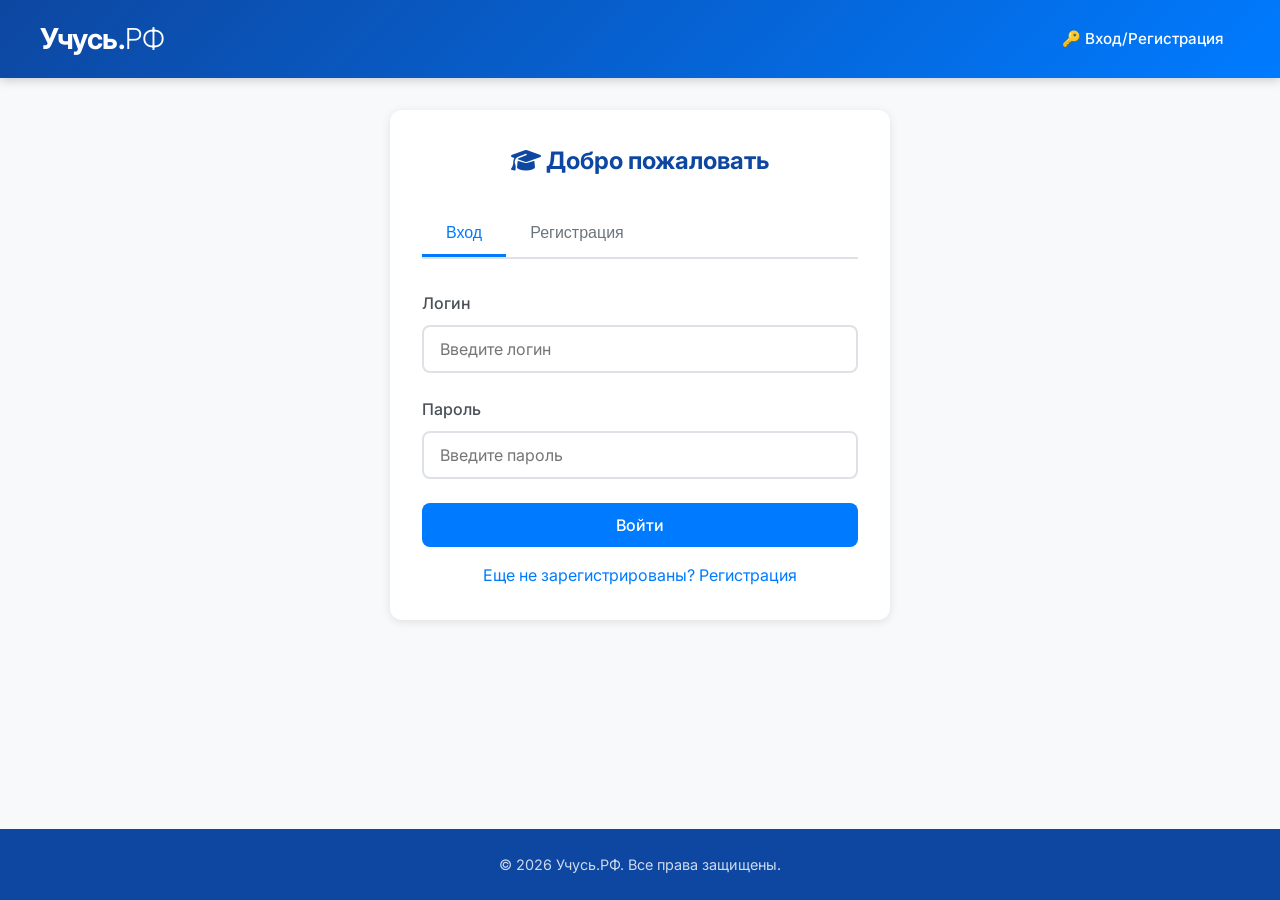
==== project/admin-panel.html @ 04e6f8ad "Add files via upload" ====
<!DOCTYPE html>
<html lang="ru">
<head>
    <meta charset="UTF-8">
    <meta name="viewport" content="width=device-width, initial-scale=1.0, maximum-scale=1.0, user-scalable=no">
    <title>Панель администратора | Учусь.РФ</title>
    <link rel="preconnect" href="https://fonts.googleapis.com">
    <link rel="preconnect" href="https://fonts.gstatic.com" crossorigin>
    <link href="https://fonts.googleapis.com/css2?family=Inter:wght@300;400;500;600;700&display=swap" rel="stylesheet">
    <link rel="stylesheet" href="https://cdnjs.cloudflare.com/ajax/libs/font-awesome/6.5.0/css/all.min.css">
    <link rel="stylesheet" href="css/style.css">
</head>
<body>
    <header>
        <div class="header-container">
            <a href="index.html" class="logo">Учусь.<span>РФ</span></a>
            <button class="hamburger" aria-label="Меню">
                <span></span>
                <span></span>
                <span></span>
            </button>
            <nav></nav>
        </div>
    </header>

    <main>
        <h1 style="color: var(--primary-dark); margin-bottom: 2rem;">
            <i class="fas fa-shield-alt"></i> Панель администратора
        </h1>

        <!-- Форма входа в админку -->
        <div id="admin-login-form" style="display: none;">
            <div class="card" style="max-width: 400px; margin: 0 auto;">
                <h3 style="text-align: center; color: var(--primary-dark);">Вход в админ-панель</h3>
                <form id="admin-login-form-inner">
                    <div class="form-group">
                        <label for="admin-login">Логин</label>
                        <input type="text" id="admin-login" placeholder="Admin26" value="Admin26">
                    </div>
                    <div class="form-group">
                        <label for="admin-password">Пароль</label>
                        <input type="password" id="admin-password" placeholder="Demo20" value="Demo20">
                    </div>
                    <button type="submit" class="btn btn-primary btn-block">Войти как администратор</button>
                </form>
            </div>
        </div>

        <!-- Контент админ-панели -->
        <div id="admin-content" style="display: none;">
            <!-- Статистика -->
            <div class="stats-grid">
                <div class="stat-card">
                    <div class="stat-number" id="stat-new">0</div>
                    <div class="stat-label">📌 Новых заявок</div>
                </div>
                <div class="stat-card">
                    <div class="stat-number" id="stat-progress">0</div>
                    <div class="stat-label">⏳ В процессе</div>
                </div>
                <div class="stat-card">
                    <div class="stat-number" id="stat-completed">0</div>
                    <div class="stat-label">✅ Завершено</div>
                </div>
            </div>

            <!-- Фильтры -->
            <div class="card">
                <div class="filters">
                    <select id="filter-status">
                        <option value="Все">Все статусы</option>
                        <option value="Новая">Новая</option>
                        <option value="Идет обучение">Идет обучение</option>
                        <option value="Обучение завершено">Обучение завершено</option>
                    </select>
                    <input type="text" id="filter-search" placeholder="🔍 Поиск по курсу...">
                </div>

                <!-- Таблица -->
                <div class="table-responsive">
                    <table id="requests-table">
                        <thead>
                            <tr>
                                <th>ID</th>
                                <th>Пользователь</th>
                                <th>Курс</th>
                                <th>Дата старта</th>
                                <th>Статус</th>
                                <th>Действия</th>
                            </tr>
                        </thead>
                        <tbody></tbody>
                    </table>
                </div>

                <!-- Пагинация -->
                <div class="pagination"></div>
            </div>
        </div>
    </main>

    <footer>
        <p>© 2026 Учусь.РФ. Все права защищены.</p>
    </footer>

    <script src="js/main.js"></script>
</body>
</html>
---- project/css/style.css ----
/* ============================================
   ОБЩИЕ СТИЛИ
   ============================================ */

   * {
    margin: 0;
    padding: 0;
    box-sizing: border-box;
}

body {
    font-family: 'Inter', -apple-system, BlinkMacSystemFont, sans-serif;
    background: #f8f9fa;
    color: #212529;
    line-height: 1.6;
    min-height: 100vh;
    display: flex;
    flex-direction: column;
}

/* ============================================
   ЦВЕТА И ПЕРЕМЕННЫЕ
   ============================================ */

:root {
    --primary: #007bff;
    --primary-dark: #0d47a1;
    --gray: #ced4da;
    --gray-light: #dee2e6;
    --white: #ffffff;
    --success: #28a745;
    --danger: #dc3545;
    --warning: #ffc107;
    --info: #17a2b8;
    --shadow: 0 2px 10px rgba(0, 0, 0, 0.1);
    --radius: 12px;
    --transition: all 0.3s ease;
}

/* ============================================
   HEADER
   ============================================ */

header {
    background: linear-gradient(135deg, var(--primary-dark), var(--primary));
    color: var(--white);
    padding: 1rem 2rem;
    box-shadow: 0 2px 10px rgba(0, 0, 0, 0.2);
    position: sticky;
    top: 0;
    z-index: 1000;
}

.header-container {
    max-width: 1200px;
    margin: 0 auto;
    display: flex;
    justify-content: space-between;
    align-items: center;
    flex-wrap: wrap;
}

.logo {
    font-size: 1.8rem;
    font-weight: 700;
    text-decoration: none;
    color: var(--white);
    letter-spacing: -0.5px;
}

.logo:hover {
    opacity: 0.9;
}

.logo span {
    font-weight: 300;
}

nav {
    display: flex;
    align-items: center;
    gap: 1.5rem;
}

nav a {
    color: var(--white);
    text-decoration: none;
    font-size: 0.95rem;
    font-weight: 500;
    padding: 0.5rem 1rem;
    border-radius: 8px;
    transition: var(--transition);
}

nav a:hover {
    background: rgba(255, 255, 255, 0.2);
    transform: translateY(-2px);
}

nav a.active {
    background: rgba(255, 255, 255, 0.25);
}

/* ============================================
   ГАМБУРГЕР-МЕНЮ
   ============================================ */

.hamburger {
    display: none;
    flex-direction: column;
    cursor: pointer;
    padding: 0.5rem;
    background: none;
    border: none;
}

.hamburger span {
    width: 28px;
    height: 3px;
    background: var(--white);
    margin: 3px 0;
    border-radius: 2px;
    transition: var(--transition);
}

.hamburger.active span:nth-child(1) {
    transform: rotate(45deg) translate(5px, 5px);
}

.hamburger.active span:nth-child(2) {
    opacity: 0;
}

.hamburger.active span:nth-child(3) {
    transform: rotate(-45deg) translate(5px, -5px);
}

/* ============================================
   MAIN CONTENT
   ============================================ */

main {
    flex: 1;
    max-width: 1200px;
    margin: 0 auto;
    padding: 2rem;
    width: 100%;
}

/* ============================================
   FOOTER
   ============================================ */

footer {
    background: var(--primary-dark);
    color: var(--white);
    text-align: center;
    padding: 1.5rem;
    margin-top: 2rem;
}

footer p {
    opacity: 0.8;
    font-size: 0.9rem;
}

/* ============================================
   КАРТОЧКИ И КОНТЕЙНЕРЫ
   ============================================ */

.card {
    background: var(--white);
    border-radius: var(--radius);
    box-shadow: var(--shadow);
    padding: 2rem;
    margin-bottom: 2rem;
    transition: var(--transition);
}

.card:hover {
    box-shadow: 0 4px 20px rgba(0, 0, 0, 0.15);
}

.card-title {
    font-size: 1.5rem;
    font-weight: 600;
    margin-bottom: 1.5rem;
    color: var(--primary-dark);
}

/* ============================================
   ФОРМЫ
   ============================================ */

.form-group {
    margin-bottom: 1.5rem;
}

.form-group label {
    display: block;
    font-weight: 500;
    margin-bottom: 0.5rem;
    color: #495057;
}

.form-group input,
.form-group select,
.form-group textarea {
    width: 100%;
    padding: 0.75rem 1rem;
    border: 2px solid var(--gray-light);
    border-radius: 8px;
    font-size: 1rem;
    font-family: inherit;
    transition: var(--transition);
    background: var(--white);
}

.form-group input:focus,
.form-group select:focus,
.form-group textarea:focus {
    outline: none;
    border-color: var(--primary);
    box-shadow: 0 0 0 3px rgba(0, 123, 255, 0.1);
}

.form-group input.error {
    border-color: var(--danger);
}

.form-group input.success {
    border-color: var(--success);
}

.form-group .help-text {
    font-size: 0.85rem;
    margin-top: 0.25rem;
    display: block;
}

.form-group .help-text.error {
    color: var(--danger);
}

.form-group .help-text.success {
    color: var(--success);
}

/* ============================================
   КНОПКИ
   ============================================ */

.btn {
    display: inline-block;
    padding: 0.75rem 2rem;
    border: none;
    border-radius: 8px;
    font-size: 1rem;
    font-weight: 500;
    font-family: inherit;
    cursor: pointer;
    transition: var(--transition);
    text-decoration: none;
    text-align: center;
}

.btn-primary {
    background: var(--primary);
    color: var(--white);
}

.btn-primary:hover {
    background: var(--primary-dark);
    transform: translateY(-2px);
    box-shadow: 0 4px 12px rgba(0, 123, 255, 0.3);
}

.btn-success {
    background: var(--success);
    color: var(--white);
}

.btn-success:hover {
    background: #218838;
    transform: translateY(-2px);
}

.btn-danger {
    background: var(--danger);
    color: var(--white);
}

.btn-danger:hover {
    background: #c82333;
    transform: translateY(-2px);
}

.btn-warning {
    background: var(--warning);
    color: #212529;
}

.btn-warning:hover {
    background: #e0a800;
    transform: translateY(-2px);
}

.btn-outline {
    background: transparent;
    color: var(--primary);
    border: 2px solid var(--primary);
}

.btn-outline:hover {
    background: var(--primary);
    color: var(--white);
    transform: translateY(-2px);
}

.btn-sm {
    padding: 0.4rem 1rem;
    font-size: 0.85rem;
}

.btn-block {
    width: 100%;
}

/* ============================================
   ТОСТЫ (УВЕДОМЛЕНИЯ)
   ============================================ */

.toast-container {
    position: fixed;
    top: 80px;
    right: 20px;
    z-index: 9999;
    display: flex;
    flex-direction: column;
    gap: 10px;
    max-width: 400px;
    width: 100%;
}

.toast {
    background: var(--white);
    padding: 1rem 1.5rem;
    border-radius: 8px;
    box-shadow: 0 4px 20px rgba(0, 0, 0, 0.2);
    border-left: 4px solid var(--primary);
    animation: slideInRight 0.4s ease;
    display: flex;
    align-items: center;
    gap: 0.75rem;
}

.toast.success {
    border-left-color: var(--success);
}

.toast.error {
    border-left-color: var(--danger);
}

.toast.info {
    border-left-color: var(--info);
}

.toast i {
    font-size: 1.2rem;
}

.toast.success i {
    color: var(--success);
}

.toast.error i {
    color: var(--danger);
}

.toast.info i {
    color: var(--info);
}

.toast .toast-message {
    flex: 1;
    font-size: 0.95rem;
}

.toast .toast-close {
    cursor: pointer;
    opacity: 0.5;
    transition: var(--transition);
    background: none;
    border: none;
    font-size: 1.2rem;
}

.toast .toast-close:hover {
    opacity: 1;
}

@keyframes slideInRight {
    from {
        transform: translateX(100%);
        opacity: 0;
    }
    to {
        transform: translateX(0);
        opacity: 1;
    }
}

@keyframes fadeOut {
    from {
        opacity: 1;
        transform: translateX(0);
    }
    to {
        opacity: 0;
        transform: translateX(100%);
    }
}

/* ============================================
   МОДАЛЬНОЕ ОКНО
   ============================================ */

.modal-overlay {
    display: none;
    position: fixed;
    top: 0;
    left: 0;
    width: 100%;
    height: 100%;
    background: rgba(0, 0, 0, 0.5);
    z-index: 9998;
    justify-content: center;
    align-items: center;
    animation: fadeIn 0.3s ease;
}

.modal-overlay.active {
    display: flex;
}

.modal {
    background: var(--white);
    border-radius: var(--radius);
    padding: 2rem;
    max-width: 500px;
    width: 90%;
    max-height: 80vh;
    overflow-y: auto;
    animation: scaleIn 0.3s ease;
}

.modal-header {
    display: flex;
    justify-content: space-between;
    align-items: center;
    margin-bottom: 1.5rem;
}

.modal-header h3 {
    font-size: 1.3rem;
    font-weight: 600;
    color: var(--primary-dark);
}

.modal-close {
    cursor: pointer;
    font-size: 1.5rem;
    background: none;
    border: none;
    color: #6c757d;
    transition: var(--transition);
}

.modal-close:hover {
    color: var(--danger);
    transform: rotate(90deg);
}

@keyframes fadeIn {
    from {
        opacity: 0;
    }
    to {
        opacity: 1;
    }
}

@keyframes scaleIn {
    from {
        transform: scale(0.9);
        opacity: 0;
    }
    to {
        transform: scale(1);
        opacity: 1;
    }
}

/* ============================================
   СЛАЙДЕР
   ============================================ */

.slider-container {
    position: relative;
    overflow: hidden;
    border-radius: var(--radius);
    background: var(--gray-light);
    height: 300px;
}

.slider-track {
    display: flex;
    transition: transform 0.5s ease;
    height: 100%;
}

.slide {
    min-width: 100%;
    height: 100%;
    background-size: cover;
    background-position: center;
    display: flex;
    align-items: center;
    justify-content: center;
    color: var(--white);
    font-size: 2rem;
    font-weight: 700;
    text-shadow: 0 2px 10px rgba(0, 0, 0, 0.5);
}

.slide img {
    width: 100%;
    height: 100%;
    object-fit: cover;
}

.slider-btn {
    position: absolute;
    top: 50%;
    transform: translateY(-50%);
    background: rgba(255, 255, 255, 0.8);
    border: none;
    border-radius: 50%;
    width: 40px;
    height: 40px;
    cursor: pointer;
    font-size: 1.2rem;
    transition: var(--transition);
    display: flex;
    align-items: center;
    justify-content: center;
}

.slider-btn:hover {
    background: var(--white);
    transform: translateY(-50%) scale(1.1);
}

.slider-btn.prev {
    left: 10px;
}

.slider-btn.next {
    right: 10px;
}

.slider-dots {
    position: absolute;
    bottom: 15px;
    left: 50%;
    transform: translateX(-50%);
    display: flex;
    gap: 8px;
}

.slider-dot {
    width: 10px;
    height: 10px;
    border-radius: 50%;
    background: rgba(255, 255, 255, 0.5);
    cursor: pointer;
    transition: var(--transition);
    border: none;
}

.slider-dot.active {
    background: var(--white);
    transform: scale(1.2);
}

/* ============================================
   ТАБЫ
   ============================================ */

.tabs {
    display: flex;
    border-bottom: 2px solid var(--gray-light);
    margin-bottom: 2rem;
}

.tab-btn {
    padding: 0.75rem 1.5rem;
    background: none;
    border: none;
    border-bottom: 3px solid transparent;
    font-size: 1rem;
    font-weight: 500;
    cursor: pointer;
    transition: var(--transition);
    color: #6c757d;
}

.tab-btn:hover {
    color: var(--primary);
}

.tab-btn.active {
    color: var(--primary);
    border-bottom-color: var(--primary);
}

.tab-content {
    display: none;
}

.tab-content.active {
    display: block;
}

/* ============================================
   ТАБЛИЦЫ
   ============================================ */

.table-responsive {
    overflow-x: auto;
}

table {
    width: 100%;
    border-collapse: collapse;
    font-size: 0.95rem;
}

table th {
    background: var(--primary-dark);
    color: var(--white);
    padding: 0.75rem 1rem;
    text-align: left;
    font-weight: 500;
}

table td {
    padding: 0.75rem 1rem;
    border-bottom: 1px solid var(--gray-light);
}

table tr:hover {
    background: rgba(0, 123, 255, 0.05);
}

/* ============================================
   БЕЙДЖИ (СТАТУСЫ)
   ============================================ */

.badge {
    display: inline-block;
    padding: 0.3rem 0.75rem;
    border-radius: 20px;
    font-size: 0.8rem;
    font-weight: 600;
    text-transform: uppercase;
}

.badge-new {
    background: var(--primary);
    color: var(--white);
}

.badge-progress {
    background: #ff9800;
    color: var(--white);
}

.badge-completed {
    background: var(--success);
    color: var(--white);
}

/* ============================================
   СТАТИСТИКА
   ============================================ */

.stats-grid {
    display: grid;
    grid-template-columns: repeat(auto-fit, minmax(200px, 1fr));
    gap: 1.5rem;
    margin-bottom: 2rem;
}

.stat-card {
    background: var(--white);
    padding: 1.5rem;
    border-radius: var(--radius);
    box-shadow: var(--shadow);
    text-align: center;
}

.stat-card .stat-number {
    font-size: 2.5rem;
    font-weight: 700;
    color: var(--primary-dark);
}

.stat-card .stat-label {
    font-size: 0.9rem;
    color: #6c757d;
    margin-top: 0.25rem;
}

/* ============================================
   ПАГИНАЦИЯ
   ============================================ */

.pagination {
    display: flex;
    justify-content: center;
    align-items: center;
    gap: 0.5rem;
    margin-top: 1.5rem;
    flex-wrap: wrap;
}

.pagination button {
    padding: 0.5rem 1rem;
    border: 1px solid var(--gray-light);
    background: var(--white);
    border-radius: 6px;
    cursor: pointer;
    transition: var(--transition);
}

.pagination button:hover:not(:disabled) {
    background: var(--primary);
    color: var(--white);
    border-color: var(--primary);
}

.pagination button:disabled {
    opacity: 0.5;
    cursor: not-allowed;
}

.pagination .page-info {
    padding: 0.5rem 1rem;
    font-weight: 500;
}

/* ============================================
   ФИЛЬТРЫ
   ============================================ */

.filters {
    display: flex;
    gap: 1rem;
    flex-wrap: wrap;
    margin-bottom: 1.5rem;
}

.filters select,
.filters input {
    padding: 0.5rem 1rem;
    border: 2px solid var(--gray-light);
    border-radius: 8px;
    font-size: 0.95rem;
    font-family: inherit;
    background: var(--white);
    min-width: 150px;
}

.filters select:focus,
.filters input:focus {
    outline: none;
    border-color: var(--primary);
}

/* ============================================
   ЗАЯВКИ В ЛИЧНОМ КАБИНЕТЕ
   ============================================ */

.request-item {
    border: 1px solid var(--gray-light);
    border-radius: 8px;
    padding: 1rem 1.5rem;
    margin-bottom: 1rem;
    transition: var(--transition);
}

.request-item:hover {
    border-color: var(--primary);
    box-shadow: var(--shadow);
}

.request-item .request-header {
    display: flex;
    justify-content: space-between;
    align-items: center;
    flex-wrap: wrap;
    gap: 0.5rem;
}

.request-item .request-course {
    font-weight: 600;
    font-size: 1.1rem;
}

.request-item .request-meta {
    display: flex;
    gap: 1rem;
    font-size: 0.9rem;
    color: #6c757d;
    margin-top: 0.5rem;
    flex-wrap: wrap;
}

.request-item .request-actions {
    margin-top: 0.75rem;
    display: flex;
    gap: 0.5rem;
    flex-wrap: wrap;
}

/* ============================================
   ОТЗЫВЫ
   ============================================ */

.review-item {
    border-left: 3px solid var(--primary);
    padding: 1rem 1.5rem;
    margin-bottom: 1rem;
    background: #f8f9fa;
    border-radius: 0 8px 8px 0;
}

.review-item .review-text {
    font-size: 0.95rem;
    color: #495057;
}

.review-item .review-meta {
    font-size: 0.8rem;
    color: #6c757d;
    margin-top: 0.25rem;
}

/* ============================================
   АДАПТИВНОСТЬ (МОБИЛЬНЫЕ)
   ============================================ */

@media (max-width: 768px) {
    header {
        padding: 0.75rem 1rem;
    }

    .hamburger {
        display: flex;
    }

    nav {
        display: none;
        width: 100%;
        flex-direction: column;
        padding: 1rem 0;
        gap: 0.5rem;
    }

    nav.open {
        display: flex;
    }

    nav a {
        width: 100%;
        text-align: center;
        padding: 0.75rem;
    }

    main {
        padding: 1rem;
    }

    .card {
        padding: 1rem;
    }

    .stats-grid {
        grid-template-columns: 1fr 1fr;
        gap: 0.75rem;
    }

    .stat-card .stat-number {
        font-size: 2rem;
    }

    .slider-container {
        height: 200px;
    }

    .slider-btn {
        width: 32px;
        height: 32px;
        font-size: 0.9rem;
    }

    .tabs {
        flex-direction: column;
        border-bottom: none;
        gap: 0.5rem;
    }

    .tab-btn {
        border-bottom: 2px solid var(--gray-light);
        text-align: center;
    }

    .tab-btn.active {
        border-bottom-color: var(--primary);
    }

    .filters {
        flex-direction: column;
    }

    .filters select,
    .filters input {
        width: 100%;
        min-width: unset;
    }

    .request-item .request-header {
        flex-direction: column;
        align-items: flex-start;
    }

    .pagination {
        gap: 0.25rem;
    }

    .pagination button {
        padding: 0.4rem 0.75rem;
        font-size: 0.85rem;
    }

    table {
        font-size: 0.8rem;
    }

    table th,
    table td {
        padding: 0.5rem;
    }

    .toast-container {
        max-width: 90%;
        right: 10px;
        top: 70px;
    }

    .modal {
        padding: 1.5rem;
        width: 95%;
    }

    .logo {
        font-size: 1.4rem;
    }
}

@media (max-width: 480px) {
    .stats-grid {
        grid-template-columns: 1fr;
    }

    .slider-container {
        height: 150px;
    }

    .btn {
        padding: 0.6rem 1.5rem;
        font-size: 0.9rem;
    }

    .card-title {
        font-size: 1.2rem;
    }
}

/* ============================================
   УТИЛИТЫ
   ============================================ */

.text-center {
    text-align: center;
}

.text-muted {
    color: #6c757d;
}

.mt-1 {
    margin-top: 0.5rem;
}
.mt-2 {
    margin-top: 1rem;
}
.mt-3 {
    margin-top: 2rem;
}

.mb-1 {
    margin-bottom: 0.5rem;
}
.mb-2 {
    margin-bottom: 1rem;
}
.mb-3 {
    margin-bottom: 2rem;
}

.d-flex {
    display: flex;
}
.gap-1 {
    gap: 0.5rem;
}
.gap-2 {
    gap: 1rem;
}
.flex-wrap {
    flex-wrap: wrap;
}
.align-center {
    align-items: center;
}
.justify-between {
    justify-content: space-between;
}
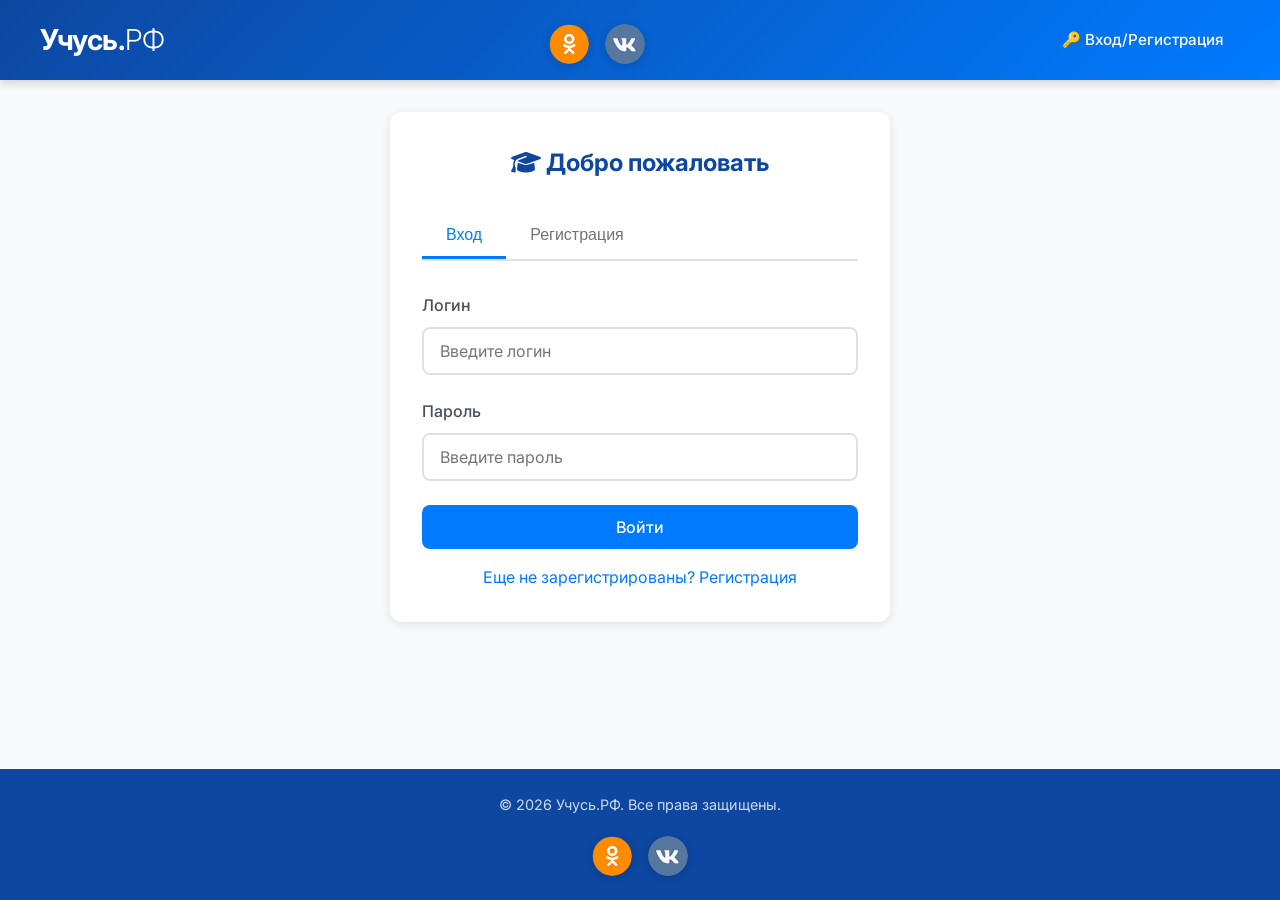
==== commit 3542c99a: "добавление иконок" ====
--- a/project/admin-panel.html
+++ b/project/admin-panel.html
@@ -14,11 +14,22 @@
     <header>
         <div class="header-container">
             <a href="index.html" class="logo">Учусь.<span>РФ</span></a>
-            <button class="hamburger" aria-label="Меню">
-                <span></span>
-                <span></span>
-                <span></span>
-            </button>
+            <div style="display: flex; align-items: center; gap: 1rem;">
+                <!-- Соцсети в шапке -->
+                <div class="social-icons" style="margin-right: 1rem;">
+                    <a href="#" class="social-icon" target="_blank" title="Одноклассники">
+                        <img src="./assets/images/social/odnoc.png" alt="odnoc">
+                    </a>
+                    <a href="#" class="social-icon" target="_blank" title="VK">
+                        <img src="assets/images/social/vk.png" alt="ВКонтакте">
+                    </a>
+                </div>
+                <button class="hamburger" aria-label="Меню">
+                    <span></span>
+                    <span></span>
+                    <span></span>
+                </button>
+            </div>
             <nav></nav>
         </div>
     </header>
@@ -100,7 +111,26 @@
     </main>
 
     <footer>
-        <p>© 2026 Учусь.РФ. Все права защищены.</p>
+        <div class="footer-social">
+            <p>© 2026 Учусь.РФ. Все права защищены.</p>
+            <div class="social-icons">
+                <a href="#" class="social-icon" target="_blank" title="Telegram">
+                    <img src="assets/images/social/telegram.png" alt="Telegram">
+                </a>
+                <a href="#" class="social-icon" target="_blank" title="VK">
+                    <img src="assets/images/social/vk.png" alt="ВКонтакте">
+                </a>
+                <a href="#" class="social-icon" target="_blank" title="YouTube">
+                    <img src="assets/images/social/youtube.png" alt="YouTube">
+                </a>
+                <a href="#" class="social-icon" target="_blank" title="WhatsApp">
+                    <img src="assets/images/social/whatsapp.png" alt="WhatsApp">
+                </a>
+                <a href="#" class="social-icon" target="_blank" title="Instagram">
+                    <img src="assets/images/social/instagram.png" alt="Instagram">
+                </a>
+            </div>
+        </div>
     </footer>
 
     <script src="js/main.js"></script>
--- a/project/css/style.css
+++ b/project/css/style.css
@@ -1048,4 +1048,98 @@
 }
 .justify-between {
     justify-content: space-between;
+}
+/* ============================================
+   СОЦИАЛЬНЫЕ СЕТИ
+   ============================================ */
+
+   .social-icons {
+    display: flex;
+    gap: 1rem;
+    justify-content: center;
+    align-items: center;
+    margin-top: 0.5rem;
+}
+
+.social-icon {
+    display: inline-block;
+    width: 40px;
+    height: 40px;
+    border-radius: 50%;
+    transition: var(--transition);
+    overflow: hidden;
+    position: relative;
+    box-shadow: 0 2px 8px rgba(0, 0, 0, 0.15);
+}
+
+.social-icon img {
+    width: 100%;
+    height: 100%;
+    object-fit: cover;
+    display: block;
+    transition: var(--transition);
+}
+
+.social-icon:hover {
+    transform: translateY(-5px) scale(1.1);
+    box-shadow: 0 4px 15px rgba(0, 0, 0, 0.3);
+}
+
+.social-icon:hover img {
+    filter: brightness(1.1);
+}
+
+/* Размеры для разных мест */
+.social-icon-sm {
+    width: 32px;
+    height: 32px;
+}
+
+.social-icon-lg {
+    width: 48px;
+    height: 48px;
+}
+
+/* Подвал с соцсетями */
+.footer-social {
+    display: flex;
+    flex-direction: column;
+    align-items: center;
+    gap: 0.75rem;
+}
+
+.footer-social .social-label {
+    font-size: 0.85rem;
+    opacity: 0.7;
+    letter-spacing: 1px;
+    text-transform: uppercase;
+}
+
+/* Адаптив */
+@media (max-width: 768px) {
+    .social-icon {
+        width: 35px;
+        height: 35px;
+    }
+    
+    .social-icon-lg {
+        width: 40px;
+        height: 40px;
+    }
+}
+
+@media (max-width: 480px) {
+    .social-icon {
+        width: 30px;
+        height: 30px;
+    }
+    
+    .social-icon-lg {
+        width: 35px;
+        height: 35px;
+    }
+    
+    .social-icons {
+        gap: 0.75rem;
+    }
 }
